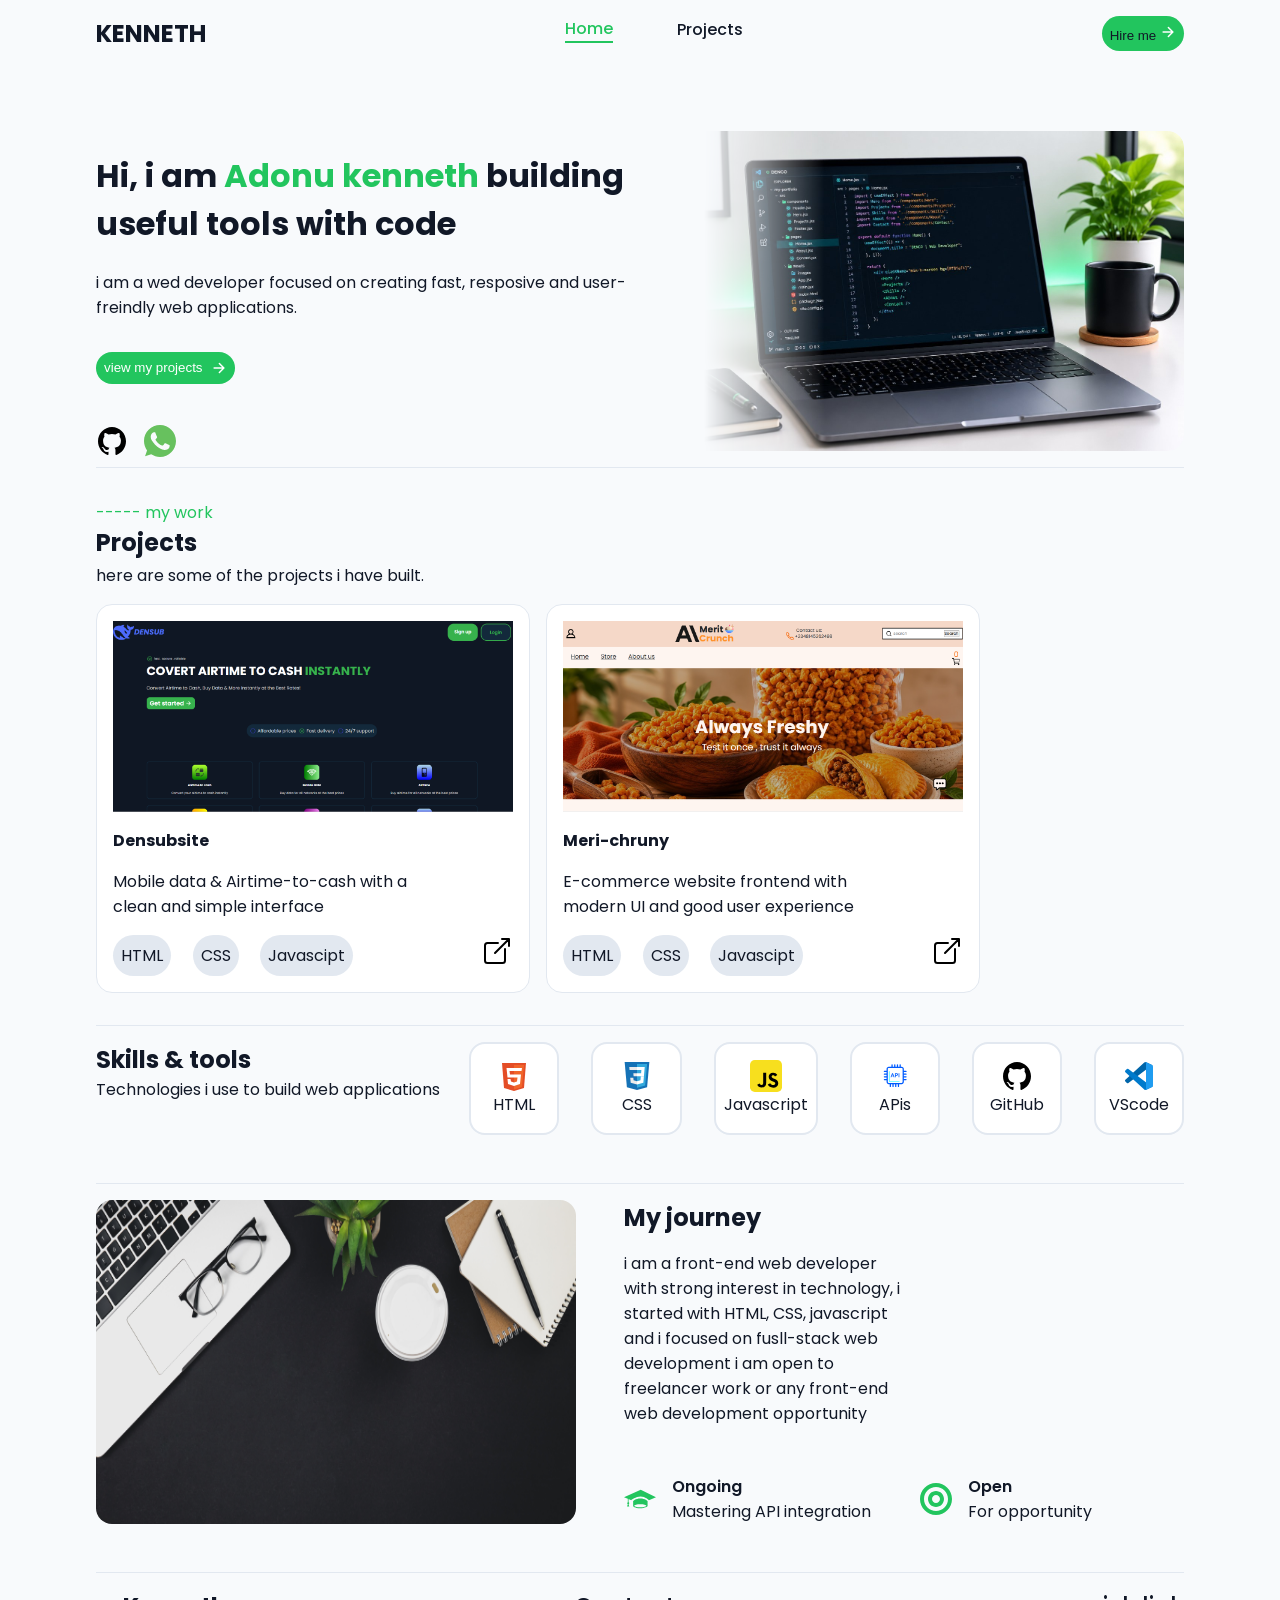
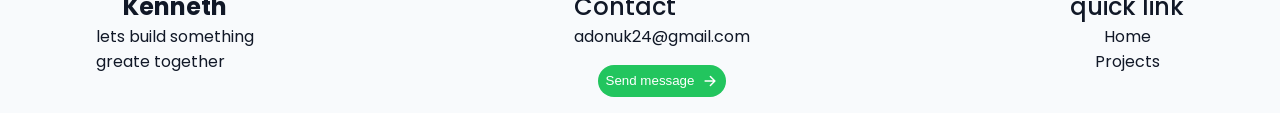
==== index.html @ 9a8ea10c "Rename Index.html to index.html" ====
<!DOCTYPE html>
<html lang="en">
<head>
  <meta charset="UTF-8">
  <meta name="viewport" content="width=device-width, initial-scale=1.0">
      <link rel="preconnect" href="https://fonts.googleapis.com">
<link rel="preconnect" href="https://fonts.gstatic.com" crossorigin>
<link href="https://fonts.googleapis.com/css2?family=Poppins:ital,wght@0,100;0,200;0,300;0,400;0,500;0,600;0,700;0,800;0,900;1,100;1,200;1,300;1,400;1,500;1,600;1,700;1,800;1,900&display=swap" rel="stylesheet">
  <link rel="stylesheet" href="style.css">
  <title>Portfolio</title>
</head>
<body>
  <div class="container">

    <header>
      <span class="name">KENNETH</span>
      <!-- destop top-nav -->
      <div class="destop-top-nav">
<div class="top-nav">
  <div class="top-nav-rap">
   <span class="home-nav" onclick="showpage('Home')">Home</span>
   <p class="home-nav-sign"></p> 
  </div>

   <div class="top-nav-rap">
    <span class="projects-nav" onclick="showpage('Projects')">Projects</span>
      
      <p class="project-nav-sign"></p>
    </div>
</div>
     
</div>

<div class="destop-top-nav">
    <button><a href="https://wa.me/2348138621865">Hire me <img class="foward-logo" src="logo/arrow-forward-logo.svg" alt=""></a> </button>
</div>
    


<!-- mobile and tablet menu -->
<img class="logos menu" src="logo/menu.svg" alt="">



    </header>

<div class="menue-blur">
<div class="menue-section">
 
  <button  onclick="showpage('Home')" class="menu-btn">Home <img class="foward-logo" src="logo/arrow-forward-logo.svg" alt=""></button>

  <button onclick="showpage('Projects')"class="menu-btn">Pojects <img class="foward-logo" src="logo/arrow-forward-logo.svg" alt=""></button>

  <button>
     <a href="https://wa.me/2348138621865"class="menu-btn">
    <span>Hire me</span> 
    <img class="foward-logo" src="logo/arrow-forward-logo.svg" alt="">
  </a>
  </button> 
</div>
</div>





    <div class="all-sections">

  

<!-- main page -->
 <div class="main-page">

 
 <div class="main-page-text">
  <h1>
  Hi, i am <span class="colored-texts"> Adonu kenneth</span>
  building useful tools with code</h1>
 <p class="p-texts">i am a wed developer focused on creating fast, resposive and user-freindly web applications.</p> 


<button onclick="showpage('Projects')">view my projects <img class="foward-logo" src="logo/arrow-forward-logo.svg" alt=""></button><br>

<div class="my-medias">
  <a href=""><img class="logos" src="logo/logo-github.svg" alt=""></a>

<a href="https://wa.me/2348138621865"><img class="logos" src="logo/whatsapp-color-svgrepo-com (1).svg" alt=""></a>
</div>

 </div>

<!-- main page image -->
 <img class="mian-page-image" src="images/laptop.jpg" alt="">




<!-- main page image end-->

</div>
<!-- main page -->


  </div>






<!-- my projects -->
<span class="colored-texts">----- my work</span><br>
<div class="projects-rap">
  <span  class="name">Projects</span>
<p>here are some of the projects i have built.</p>

</div>

<div class="projects">

</div>

<!-- my projects end -->




<div class="all-sections">
 <!-- skills & tools -->
<div class="skils-and-tools">
  <div class="skills-and-tools-text">
  <span class="name">Skills & tools</span>
<p>Technologies i use to build web applications</p>
</div>

<div class="skills-rage">


</div>
</div>
</div>







<div class="all-sections">
<!-- skills & tools end -->

<!-- About me -->
 <div class="about-me">


<img  class="laptopwith-coffee" src="images/laptop-with-coffe.jpg" alt="">


<div class="about-me-text">


<div class="journey-head-text">
 <span class="name">My journey</span>
 <p>i am a front-end web developer with strong interest in technology, i started with HTML, CSS, javascript and i focused on  fusll-stack web development i am open to freelancer work or any front-end web development opportunity</p>
</div>

<div class="journey-rap">


 <div class="journey-cards-rap">
  <div class="journey-cards">
   <img class="skills-image" src="logo/graduate-svgrepo-com.svg" alt="">
   <div class="journey-text">
     <span>Ongoing</span>
 <p> Mastering API integration</p>
   </div>
 </div>
 
</div>

<div class="journey-cards-rap">
  <div class="journey-cards">
   <img class="skills-image" src="logo/target-svgrepo-com.svg" alt="">
   <div class="journey-text">
     <span>Open</span>
 <p>For opportunity</p>
   </div>
 </div>
 </div>
</div>


 </div>
 </div>
<!-- About me end -->

<footer>
  <div class="footer-text">
    <span class="name kenneth">Kenneth</span>
<p>lets build something <br> greate together</p>
  </div>


<div class="footer-text ">
  <div class="contact">
  <span>Contact</span>
<p> adonuk24@gmail.com</p>
</div>
<button class="send-massage">Send message <img class="foward-logo" src="logo/arrow-forward-logo.svg" alt=""></button>
</div>

<div class="theblur">

<div class="massage-rap">
  <div><a href="mailto:adonuk24@gmail.com"class="masaage">
  <img class="logos" src="logo/email-part-2-svgrepo-com.svg" alt="">  <span>adonuk24@gmail.com</span></a>
  </div>

 <div>
 <a href="https://wa.me/2348138621865" class="masaage">
<img class="logos" src="logo/whatsapp-color-svgrepo-com (1).svg" alt=""><span>+2348138621865</span> </a>
 </div>
  
</div>

</div>

<div class="footer-text ">
<span>quick link</span>
<p onclick="showpage('Home')">Home</p>
<p onclick="showpage('Projects')">Projects</p>
</div>

</footer>

 </div></div>
 <script src="index.js"></script>
</body>
</html>
---- style.css ----
/* global */
:root {
  --primary: #22C55E;
  --dark-text: #111827;
  --secondary-text: #6B7280;
  --background: #F8FAFC;
  --card-background: #FFFFFF;
  --border: #E2E8F0;
  --light-green: #DCFCE7;


  /* font size */
  --font-size-2-5rem:2.5rem;
  --font-size-2rem:2rem;
  --font-size-1-5rem:1.5rem;
 --font-size-1rem:1rem;


}

body {
  background: var(--background);
  color: var(--dark-text);
  font-family: 'poppins',sans-serif;
  margin: 0%;
  box-sizing: 0;
  padding: 0rem;
  
}
.container{
  max-width:1200px;
  margin: 0 auto;
  width: 85%;
}
button {
  background: var(--primary);
  color:var(--card-background);
  border: 0;
  padding: 0.5rem;
  border-radius: 2rem;
  display: flex;
  gap: 0.5rem;
}

.name{
font-weight: 700;
font-size: var(--font-size-1-5rem);
}

a{
  text-decoration: none;
  color: var(--dark-text);
  width: auto;
}
p{
  margin: 0;
}
/* global end */
header{
  display: flex;
  justify-content: space-between;
  width: 100%;
  margin-bottom: 4rem;
  padding: 1rem 0rem;
 
}

/* images */
.mian-page-image{
  width: 30rem;
  height: auto;
  border-top-right-radius: 1rem;
  border-bottom-right-radius: 1rem;
}

.mian-page-image{
 
  mask-image: linear-gradient( to right,  transparent 0%,black 25%,black 100% );

  /* mask-image: linear-gradient( to top,  transparent 0%,black 25%,black 100% ); */
  .projects-images{
  width: 100%;

}

}

.skills-image{
  width: 2rem;
}
.laptopwith-coffee{
  width: 30rem;
  border-radius: 1rem;
}
/* images end */
.main-page{
  display: flex;
  width: 100%;
  height: 20rem;
  justify-content: space-between;
  align-items: center;
  margin-bottom: 2rem;
  border-bottom: 1px solid var(--border);
  padding-bottom: 1rem;
}
.main-page-text{
  width: 50%;
  height: 100%;
}

.main-page-text button{
  margin-bottom: 1rem;
}


.my-medias{
  display: flex;
  align-items: center;
  gap: 1rem;
}


.top-nav{
display: flex;
gap: 4rem;
align-items: center;
}
.top-nav span{
  font-weight: 500;
cursor: pointer;
/* margin-bottom: 1rem; */
}

.top-nav-rap{
  display: flex;
  flex-direction: column;
  align-items: center;


}

.green{
  color: var(--primary);
}

.home-nav-sign,.project-nav-sign{
  background-color: var(--primary);
width: 100%;
height: 0.1rem;
 display: none;
}



.card {
  background: var(--card-background);
  border: 1px solid var(--border);
}
.logos{
width: 2rem;
height: 2rem;
}


.foward-logo{
  width: 1rem;
}

.colored-texts{
  color: var(--primary);
}




/* my projects */

.my-project{
  display: flex;
  flex-direction: column;
  width: 25rem;
  background-color: var(--card-background);
  border: 1px solid var(--border);
  padding: 1rem;
  border-radius: 1rem;
  gap: 1rem;
  height:auto;
}

.p-width{
  width: 80%;
  margin-top: 1rem;
  margin-bottom: 1rem;
}


.p-texts{
  font-size: var(--font-size-1rem);
  margin-bottom: 2rem;
}



.project-skils-and-link{
  display: flex;
  justify-content: space-between;
}

.project-skills{
  width: 60%;
  display: flex;
  justify-content: space-between;
}

.project-skills span{
background-color: var(--border);
padding: 0.5rem;
border-radius: 2rem;
}

.website-name{
  font-size: var(--font-size-1rem);
  font-weight: 700;
  
}


.projects{
  display: flex;
  gap: 1rem;
  width: 100%;
  margin-bottom: 2rem;
}
.projects-rap{
  display: flex;
  flex-direction: column;
  gap: 0.2rem;
  margin-bottom: 1rem;
}
/* my projects end */

/* skils & tools */
.skils-and-tools{
  display: flex;
  gap: 1rem;
  width: 100%;
  justify-content: space-between;
   border-top: 1px solid var(--border);
  padding-top: 1rem;
  margin-bottom: 3rem;
}

.skills-and-tools-text{
  width: 50%;

}


.skils-rap{
  display: flex;
  flex-direction: column;
  align-items: center;
  background-color: var(--card-background);
  width: 100%;
  height: auto;
  border:2px solid var(--border);
  padding:1rem 0.5rem;
  border-radius: 1rem;
  justify-content: center;
}

.skills-rage{
  display: flex;
  gap: 2rem;
  width: 100%;
 
}

/* skills & tools end */

/* abourt me */

.about-me{
  display: flex;
  /* align-items: center; */
  justify-content: space-between;
  width: 100%;
  gap: 3rem;
  margin-bottom: 3rem;
  height: auto;
  border-top: 1px solid var(--border);
  padding-top: 1rem;
}

.about-me-text{
  display: flex;
  flex-direction: column;
  width: 100%;
}

.journey-head-text{
  width: 50%;
margin-bottom: 3rem;
display: flex;
flex-direction: column;
gap: 1rem;
}

.journey-cards{
  display: flex;
  align-items: center;
  gap: 1rem;
}
.journey-text{
  display: flex;
  align-items: center;
  flex-direction: column;
  
}

.journey-text span{
  display: flex;
  justify-self: flex-start;
  align-self: flex-start;
  color: var(--dark-text);
  font-weight: 600;
  
}

.journey-cards-rap{
  display: flex;
  gap: 1rem;
  width: 100%;
  align-self: flex-end;
  
}

.journey-rap{
  display: flex;
  gap: 2rem;
}

/* footer */
footer{
  display: flex;
  justify-content: space-between;
  width: 100%;
  margin-bottom: 1rem;
  border-top: 1px solid var(--border);
  padding-top:  1rem;
  
}


footer span{
  font-size: var(--font-size-1-5rem);
  font-weight: 500;
}
.footer-text{
  display: flex;
  flex-direction: column;
  align-items: center;
 
}
.footer-text P{
  cursor: pointer;
}

/* massage */
.masaage{
  display: flex;
  align-items: center;
  background-color: var(--border);
  padding: 1rem;
  border-radius: 1rem;
  cursor: pointer;

}
.masaage:active{

  background-color: var(--light-green);

}
.send-massage{
  margin-top: 1rem;
}
.massage-rap{
  display: flex;
  flex-direction: column;
 gap: 1rem;
 background-color: var(--card-background);
 padding: 2rem;
 /* position: fixed;
top: 10%; */
 /* left: 50%; */
 /* transform: translate(50%); */
 position: relative;
 justify-self: center;
align-self: center;
top: 20%;
border-radius: 2rem;


}

.theblur{
  position: fixed;
  top: 0%;
  width: 100%;
  height: 100%;
  backdrop-filter: blur(2px);
  display: none;
}
/* massage end */
/* footer end */
.menu{
  display: none;
}










/* responsive design */

/* width 100px up */

@media (max-width:50rem){
/*  */


}


/* width 800px -1000px */
@media (max-width:50rem){
/*  */
html{
  font-size: 57%;
}



.main-page{

  margin-bottom: 10rem;
  height: 100%;
}

.mian-page-image{
  height: auto;
  
}
.my-project{
 
}

.projects{
  width: 100%;
}

.about-me{
  height: 10rem;
  margin-bottom: 10rem;
}


.journey-head-text{
  width: 90%;

}

.journey-rap{
  display: flex;
  
  width: 100%;
}

.journey-head-text{
  margin-bottom: 1rem;
}
.laptopwith-coffee{
 height: 100%;
}

.skils-rap{

  min-width: 8rem;


}


.skills-rage{
   overflow-x: scroll;
   scrollbar-width: none;
   width: 100%;
  /* display: grid;
  grid-template-columns: repeat(1fr,1fr,);
grid-template-rows: repeat(1fr,1fr);
width: 100%; */

}

}


/* width 500px-800px */
@media (max-width:31rem){

html{
  font-size: 50%;
}

.kenneth{
 padding-left: -4rem;
}
.footer-text{
  display: flex;
  align-content: flex-start;
}



}




/* width 300px -500px */
@media (max-width:18.7rem){

html{
  font-size: 43%;
}
header{
  margin-bottom: 1rem;
}
.main-page{

    display: flex;
  flex-direction: column;
  margin-bottom: 3rem;
  
}

.mian-page-image{
  width: 100%;
   mask-image: linear-gradient(to right, transparent 0%, black 0%,black 25%);
  border-radius: 1rem;
  
}


.main-page-text{
  margin-bottom: 10rem;
  align-self: flex-start;
  width: 100%;
}

.projects{
  flex-direction: column;
}

.my-project{
  width: 100%;
}

.skils-and-tools{
  flex-direction: column;
}

.skills-rage{
  overflow-x: scroll;
  scrollbar-width: none;
}


.skils-rap{
  width: 100%;
}


.laptopwith-coffee{
  display: none;
}

.journey-head-text{
  width: 90%;
}
.destop-top-nav{
  display: none;
}
.menu{
  display: inline;
}

.menue-section{
background-color:var(--card-background) ;
height: 50%;
width: 60%;
display: flex;
flex-direction: column;
gap: 2rem;
padding: 1rem;
}

.menue-blur{
  position: fixed;
  backdrop-filter: blur(1px);
  top: 0%;
  height: 100%;
  width: 100%;
  left: 0%;
  z-index: 1 ;
}
button{
  width: 100%;
  justify-content: space-between;
  padding: 1rem;
}
.menu-btn{
  color: var(--background);
  display: flex;
  justify-content: space-between;
  width: 100%;
}

.send-massage{
  width: 100%;
  font-size: var(--font-size-1rem);
}

.contact{
  display: none;
}
footer{
  width: 100%;
 align-items: center;
}

.about-me{
  margin-bottom: 7rem;
}
 

}
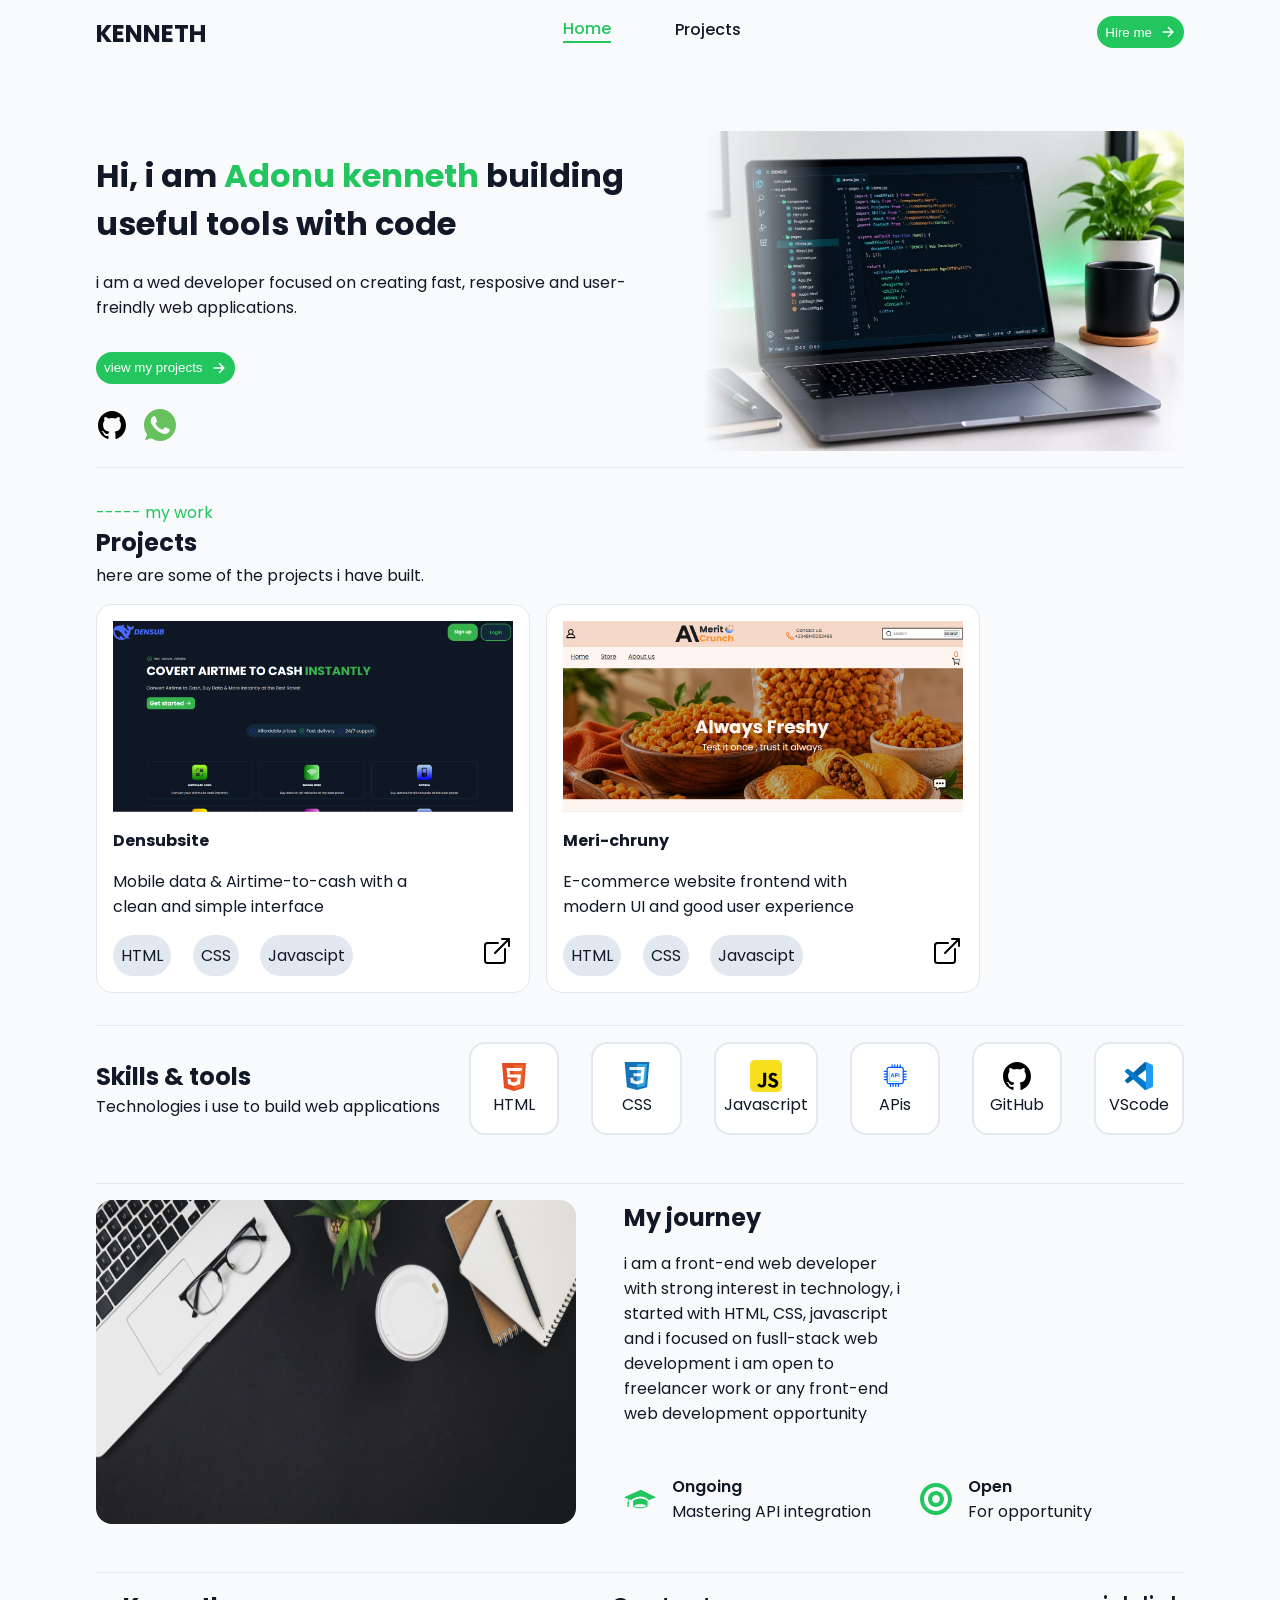
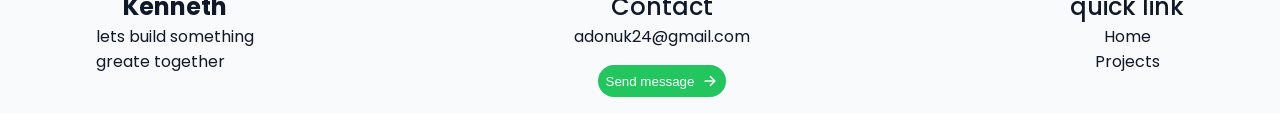
==== commit 966c0964: "third" ====
--- a/index.html
+++ b/index.html
@@ -31,8 +31,8 @@
      
 </div>
 
-<div class="destop-top-nav">
-    <button><a href="https://wa.me/2348138621865">Hire me <img class="foward-logo" src="logo/arrow-forward-logo.svg" alt=""></a> </button>
+<div class="destop-top-nav"><a href="https://wa.me/2348138621865">
+    <button>Hire me <img class="foward-logo" src="logo/arrow-forward-logo.svg" alt=""> </button></a>
 </div>
     
 
@@ -78,6 +78,8 @@
   building useful tools with code</h1>
  <p class="p-texts">i am a wed developer focused on creating fast, resposive and user-freindly web applications.</p> 
 
+<div class="view-my-project-and-media">
+
 
 <button onclick="showpage('Projects')">view my projects <img class="foward-logo" src="logo/arrow-forward-logo.svg" alt=""></button><br>
 
@@ -86,7 +88,7 @@
 
 <a href="https://wa.me/2348138621865"><img class="logos" src="logo/whatsapp-color-svgrepo-com (1).svg" alt=""></a>
 </div>
-
+</div>
  </div>
 
 <!-- main page image -->
@@ -115,7 +117,7 @@
 <p>here are some of the projects i have built.</p>
 
 </div>
-
+<!-- diplay project -->
 <div class="projects">
 
 </div>
@@ -137,6 +139,7 @@
 
 
 </div>
+<img class="logos skill-arrow-direction" src="logo/arrow-forward-for-portfolio.svg" alt="">
 </div>
 </div>
 
--- a/style.css
+++ b/style.css
@@ -40,6 +40,7 @@
   border-radius: 2rem;
   display: flex;
   gap: 0.5rem;
+  align-items: center;
 }
 
 .name{
@@ -109,7 +110,7 @@
 }
 
 .main-page-text button{
-  margin-bottom: 1rem;
+  margin-bottom: 0rem;
 }
 
 
@@ -117,6 +118,7 @@
   display: flex;
   align-items: center;
   gap: 1rem;
+
 }
 
 
@@ -248,6 +250,7 @@
    border-top: 1px solid var(--border);
   padding-top: 1rem;
   margin-bottom: 3rem;
+  align-items: center;
 }
 
 .skills-and-tools-text{
@@ -274,6 +277,10 @@
   gap: 2rem;
   width: 100%;
  
+}
+
+.skill-arrow-direction{
+  display: none;
 }
 
 /* skills & tools end */
@@ -315,7 +322,7 @@
   display: flex;
   align-items: center;
   flex-direction: column;
-  
+  font-size: var(--font-size-1rem);
 }
 
 .journey-text span{
@@ -332,7 +339,7 @@
   gap: 1rem;
   width: 100%;
   align-self: flex-end;
-  
+ 
 }
 
 .journey-rap{
@@ -417,6 +424,11 @@
   display: none;
 }
 
+.contact{
+  display: flex;
+  flex-direction: column;
+  align-items: center;
+}
 
 
 
@@ -428,27 +440,112 @@
 
 /* responsive design */
 
-/* width 100px up */
-
-@media (max-width:50rem){
-/*  */
-
-
-}
-
-
-/* width 800px -1000px */
-@media (max-width:50rem){
+/* width 1000px up */
+
+@media (max-width:63rem){
 /*  */
 html{
   font-size: 57%;
 }
 
 
-
 .main-page{
-
-  margin-bottom: 10rem;
+  flex-direction: column;
+  margin-bottom: 50rem;
+  gap: 1rem;
+}
+
+
+.main-page-text{
+  width: 100%;
+}
+
+.mian-page-image{
+ width: 100%;
+}
+
+.my-project{
+  width: 100%;
+}
+
+.projects{
+  flex-direction: column;
+}
+
+
+.destop-top-nav{
+  display: none;
+}
+
+.menu{
+  display: inline;
+}
+.menue-section{
+
+  background-color:var(--card-background) ;
+height: 50%;
+width: 60%;
+display: flex;
+flex-direction: column;
+gap: 2rem;
+padding: 1rem;
+}
+
+
+
+.menue-blur{
+
+  position: fixed;
+  backdrop-filter: blur(1px);
+  top: 0%;
+  height: 100%;
+  width: 100%;
+  left: 0%;
+  z-index: 1 ;
+}
+
+
+.menu-btn{
+  display: flex;
+  justify-content: space-between;
+  width: 100%;
+  color: var(--card-background);
+}
+
+.journey-text{
+
+font-size: 0.7rem;
+}
+
+.view-my-project-and-media{
+  display: flex;
+ justify-content: space-between;
+ align-items: center;
+}
+
+
+
+
+}
+
+
+
+
+/* width 800px -1000px */
+@media (max-width:50rem){
+
+
+
+/*  9px/16*/
+html{
+  font-size: 62%;
+}
+
+
+
+.main-page{
+
+  margin-bottom: 4rem;
   height: 100%;
 }
 
@@ -491,7 +588,6 @@
 .skils-rap{
 
   min-width: 8rem;
-
 
 }
 
@@ -506,102 +602,13 @@
 width: 100%; */
 
 }
-
-}
-
-
-/* width 500px-800px */
-@media (max-width:31rem){
-
-html{
-  font-size: 50%;
-}
-
-.kenneth{
- padding-left: -4rem;
-}
-.footer-text{
-  display: flex;
-  align-content: flex-start;
-}
-
-
-
-}
-
-
-
-
-/* width 300px -500px */
-@media (max-width:18.7rem){
-
-html{
-  font-size: 43%;
-}
-header{
-  margin-bottom: 1rem;
-}
-.main-page{
-
-    display: flex;
-  flex-direction: column;
-  margin-bottom: 3rem;
-  
-}
-
-.mian-page-image{
-  width: 100%;
-   mask-image: linear-gradient(to right, transparent 0%, black 0%,black 25%);
-  border-radius: 1rem;
-  
-}
-
-
-.main-page-text{
-  margin-bottom: 10rem;
-  align-self: flex-start;
-  width: 100%;
-}
-
-.projects{
-  flex-direction: column;
-}
-
-.my-project{
-  width: 100%;
-}
-
-.skils-and-tools{
-  flex-direction: column;
-}
-
-.skills-rage{
-  overflow-x: scroll;
-  scrollbar-width: none;
-}
-
-
-.skils-rap{
-  width: 100%;
-}
-
-
-.laptopwith-coffee{
-  display: none;
-}
-
-.journey-head-text{
-  width: 90%;
-}
-.destop-top-nav{
-  display: none;
-}
-.menu{
+.skill-arrow-direction{
   display: inline;
 }
 
 .menue-section{
-background-color:var(--card-background) ;
+ 
+  background-color:var(--card-background) ;
 height: 50%;
 width: 60%;
 display: flex;
@@ -610,7 +617,10 @@
 padding: 1rem;
 }
 
+
+
 .menue-blur{
+
   position: fixed;
   backdrop-filter: blur(1px);
   top: 0%;
@@ -619,6 +629,127 @@
   left: 0%;
   z-index: 1 ;
 }
+
+
+}
+
+
+/* width 500px-800px */
+@media (max-width:31rem){
+
+html{
+  font-size: 50%;
+}
+
+.kenneth{
+ padding-left: -4rem;
+}
+.footer-text{
+  display: flex;
+  align-content: flex-start;
+}
+
+
+
+}
+
+
+
+
+
+/* width 300px -500px */
+@media (max-width:18.7rem){
+
+html{
+  font-size: 43%;
+}
+header{
+  margin-bottom: 1rem;
+}
+.main-page{
+
+    display: flex;
+  flex-direction: column;
+  margin-bottom: 3rem;
+  
+}
+
+.mian-page-image{
+  width: 100%;
+   mask-image: linear-gradient(to right, transparent 0%, black 0%,black 25%);
+  border-radius: 1rem;
+  
+}
+
+
+.main-page-text{
+  margin-bottom: 1rem;
+  align-self: flex-start;
+  width: 100%;
+}
+
+.projects{
+  flex-direction: column;
+}
+
+.my-project{
+  width: 100%;
+}
+
+.skils-and-tools{
+  flex-direction: column;
+}
+
+.skills-rage{
+  overflow-x: scroll;
+  scrollbar-width: none;
+}
+
+
+.skils-rap{
+  width: 100%;
+}
+
+
+.laptopwith-coffee{
+  display: none;
+}
+
+.journey-head-text{
+  width: 90%;
+}
+.destop-top-nav{
+  display: none;
+}
+.menu{
+  display: inline;
+}
+
+.menue-section{
+  display: none;
+  background-color:var(--card-background) ;
+height: 50%;
+width: 60%;
+display: flex;
+flex-direction: column;
+gap: 2rem;
+padding: 1rem;
+}
+
+
+
+.menue-blur{
+display: none;
+  position: fixed;
+  backdrop-filter: blur(1px);
+  top: 0%;
+  height: 100%;
+  width: 100%;
+  left: 0%;
+  z-index: 1 ;
+}
+
+
 button{
   width: 100%;
   justify-content: space-between;
@@ -647,6 +778,13 @@
 .about-me{
   margin-bottom: 7rem;
 }
- 
+.journey-text {
+font-size: var(--font-size-1rem);
+ }
+
+.view-my-project-and-media{
+  flex-direction: column;
+  align-items: normal;
+}
 
 } 
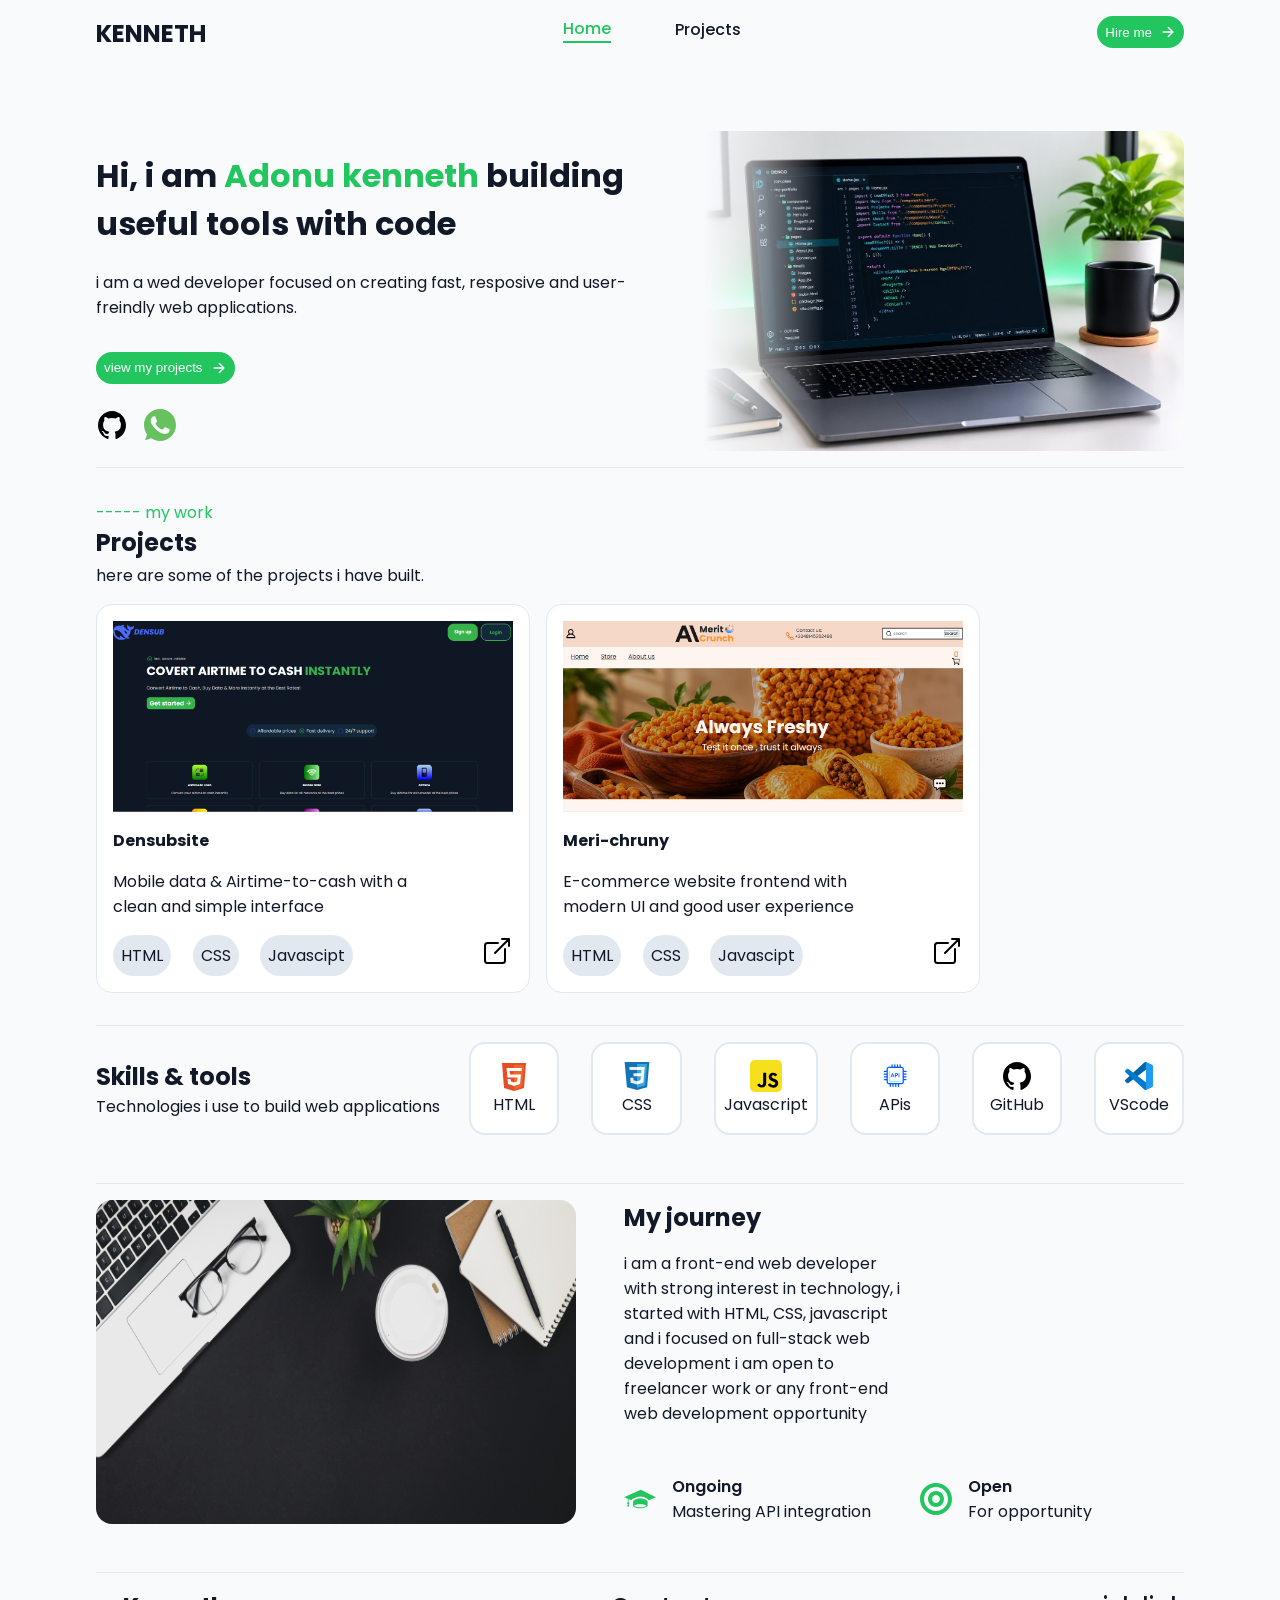
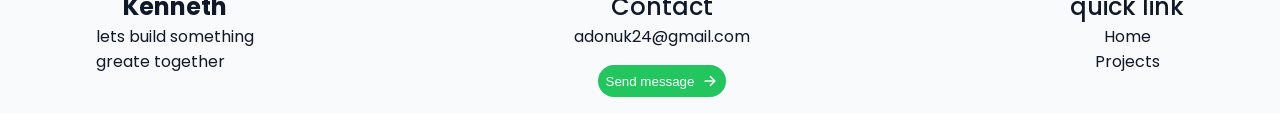
==== commit f851300b: "Update index.html" ====
--- a/index.html
+++ b/index.html
@@ -164,7 +164,7 @@
 
 <div class="journey-head-text">
  <span class="name">My journey</span>
- <p>i am a front-end web developer with strong interest in technology, i started with HTML, CSS, javascript and i focused on  fusll-stack web development i am open to freelancer work or any front-end web development opportunity</p>
+ <p>i am a front-end web developer with strong interest in technology, i started with HTML, CSS, javascript and i focused on  full-stack web development i am open to freelancer work or any front-end web development opportunity</p>
 </div>
 
 <div class="journey-rap">
--- a/style.css
+++ b/style.css
@@ -491,6 +491,9 @@
 padding: 1rem;
 }
 
+.menue-section button{
+  height: 4rem;
+}
 
 
 .menue-blur{
